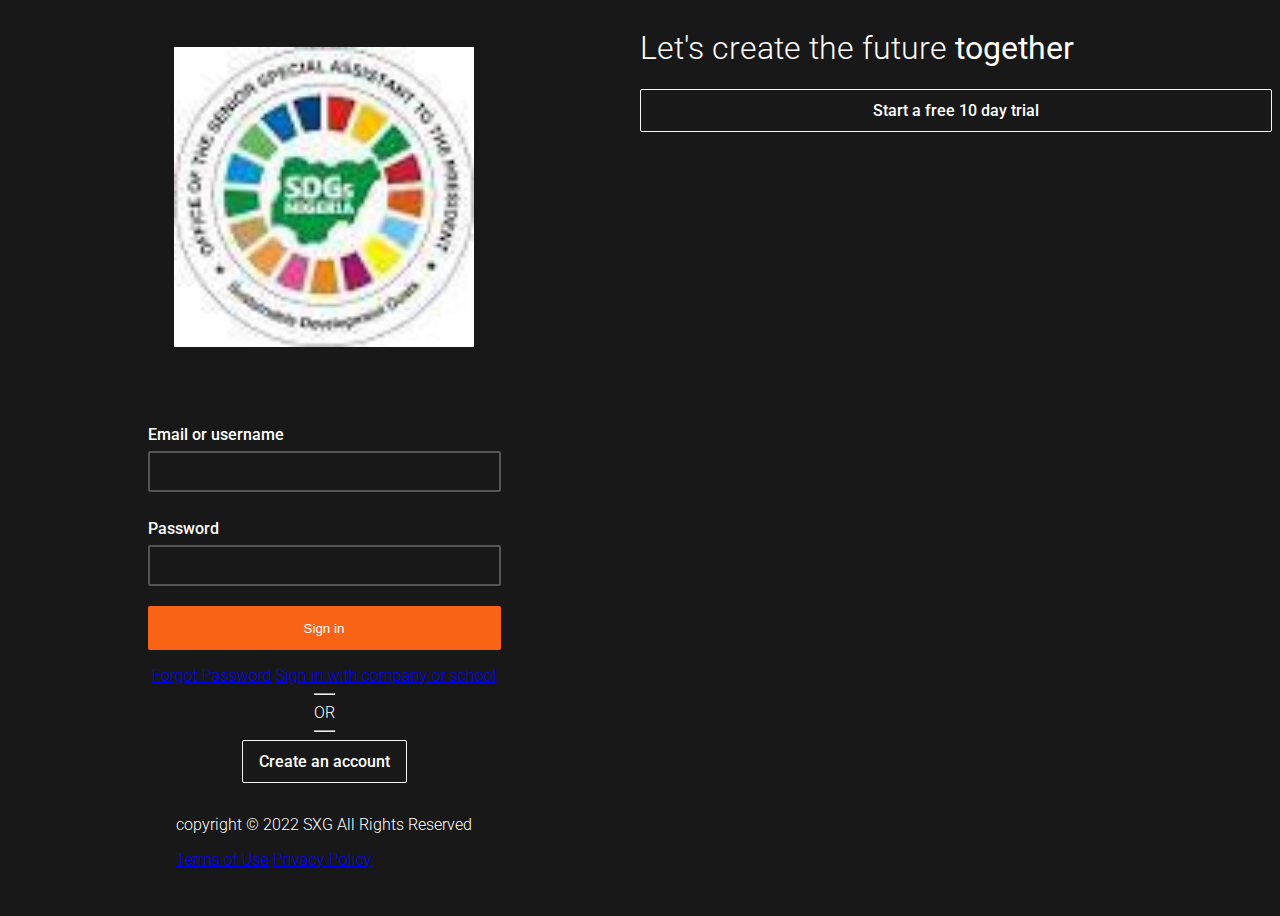
==== index.html @ bffe98c9 "first commit" ====
<html lang="en">
  <head>
    <meta charset="UTF-8" />
    <meta http-equiv="X-UA-Compatible" content="IE=edge" />
    <meta name="viewport" content="width=device-width, initial-scale=1.0" />
    <link
      rel="stylesheet"
      href="style.css
    "
    />
    <title>Sign In - SXG</title>
  </head>
  <body>
    <div id="wrapper">
      <div id="left">
        <div id="signin">
          <div class="logo">
            <img src="image/1544491217426.jpg" alt="SXG" />
          </div>
          <form>
            <div>
              <label>Email or username</label>
              <input type="text" class="text-input" />
            </div>
            <div>
              <label>Password</label>
              <input type="password" class="text-input" />
            </div>
            <button type="submit" class="primary-btn">Sign in</button>
          </form>
          <div class="links">
            <a href="#">Forgot Password</a>
            <a href="#">Sign in with company or school</a>
          </div>
          <div class="or">
            <hr class="bar" />
            <span>OR</span>
            <hr class="bar" />
          </div>
          <a href="#" class="secondary-btn">Create an account</a>
        </div>
        <footer id="main-footer">
            <p>copyright &copy; 2022 SXG All Rights Reserved</p>
            <div>
                <a href="#">Terms of Use</a>
                <a href="#"> Privacy Policy</a>
            </div>
        </footer>
      </div>
      <div id="right">
        <div id="showcase">
            <div id="showcase-content">
                <h1 class="showcase-text">Let's create the future <strong>together</strong></h1>
            <a href="#" class="secondary-btn">Start a free 10 day trial</a>
            </div>
        </div>
      </div>
    </div>
  </body>
</html>
---- style.css ----
@import url('https://fonts.googleapis.com/css?family=Roboto:300');

*{
    box-sizing: border-box;
}
body{
    font-family:'Roboto',sans-serif;
    font-weight: 300;
    color: white;
    background-color: #181818;
}
h1,h2,h3,h4,h5,h6{
    font-weight: 300;
}
#wrapper{
    display: flex;
    flex-direction: row;
}
#left{
    display: flex;
    flex: 1;
    flex-direction: column;
    align-items: center;
    height: 100vh;
    justify-content: center;
}
#right{
    flex:1
}
#signin{
    display: flex;
    flex-direction: column;
    justify-content: center;
    align-items: center;
    width: 80%;
    padding-bottom: 1rem;
}
#sigin form {
    width: 80%;
    padding-bottom: 3rem;
}
#signin .logo{
    margin-bottom: 8vh;
}
#signin .logo img {
    width: 300px;
}
#signin label {
    font-style: 0.9rem;
    line-height: 2rem;
    font-weight: 500;
}
#signin .text-input{
    margin-bottom: 1.3rem;
    width: 100%;
    border-radius: 2px;
    background-color: #181818;
    border: 2px solid #555;
    color: #ccc;
    padding: 0.5rem 1rem;
    line-height: 1.3rem;
}

/* Button */
.primary-btn{
    padding: 0.7rem 1rem;
    height: 2.7rem;
    display: block;
    border: 0;
    border-radius: 2px;
    font-weight: 500;
    color: #fff;
    background: #f96316;
    text-decoration: none;
    cursor: pointer;
    text-align: center;
    transition: all 0.5s;
    width: 100%;
}
.primary-btn:hover {
    background-color: #ff7b19;
}
.secondary-btn{
    padding: 0.7rem 1rem;
    height: 2.7rem;
    display: block;
    border: 1px solid #f4f4f4;
    border-radius: 2px;
    font-weight: 500;
    color: #fff;
    background:none;
    text-decoration: none;
    cursor: pointer;
    text-align: center;
    transition: all 0.5s;
   
}
.secondary-btn:hover {
    border-color: #ff7b19;
    text-color: #ff7b19;
}
/* Media Queries */
@media(min-width:1200px){
left {
    flex: 4;
};
right{
    flex: 6;
}
}
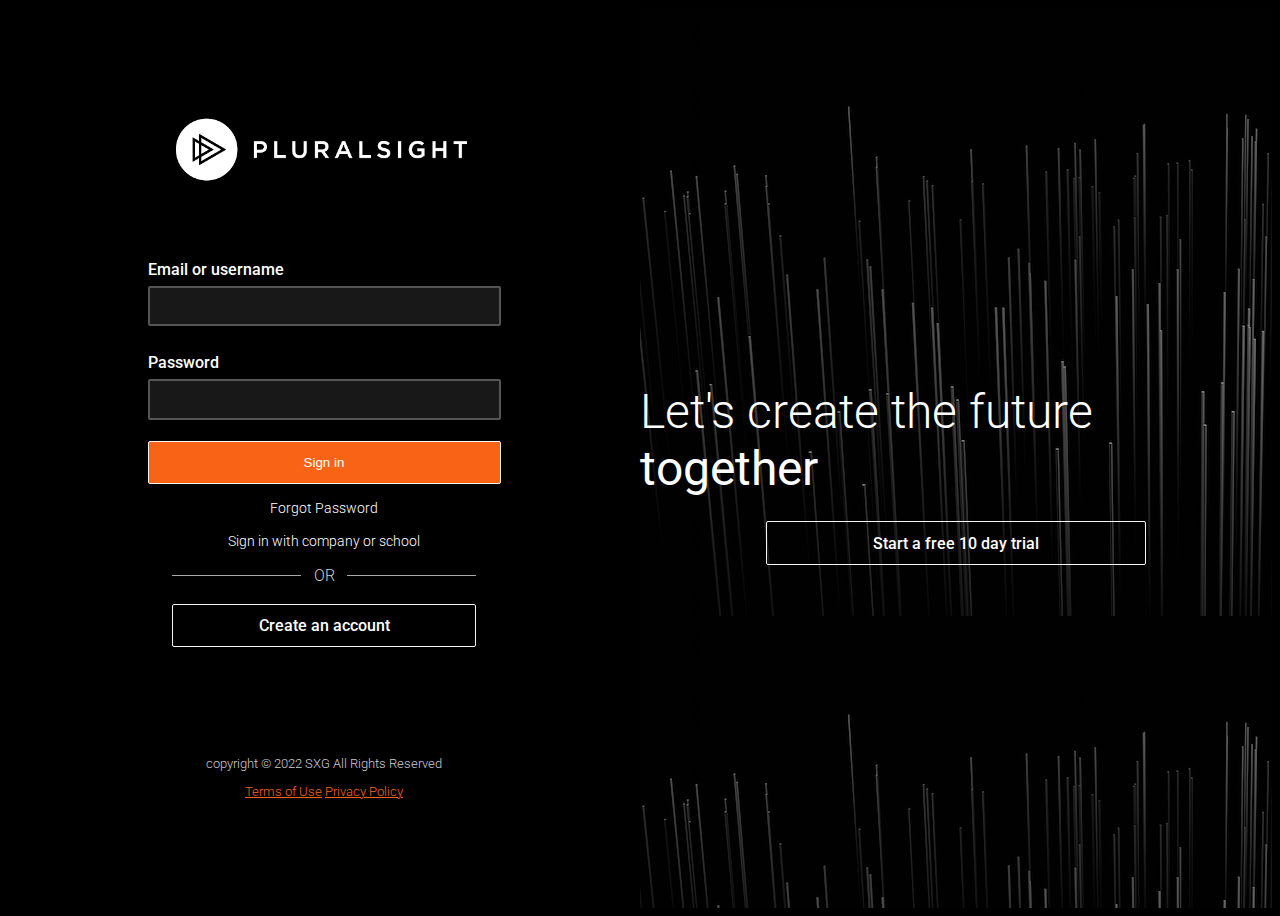
==== commit c0ca4271: "second commit" ====
--- a/index.html
+++ b/index.html
@@ -15,7 +15,7 @@
       <div id="left">
         <div id="signin">
           <div class="logo">
-            <img src="image/1544491217426.jpg" alt="SXG" />
+            <img src="image/download.png" alt="SXG" />
           </div>
           <form>
             <div>
--- a/style.css
+++ b/style.css
@@ -1,110 +1,198 @@
-@import url('https://fonts.googleapis.com/css?family=Roboto:300');
+@import url("https://fonts.googleapis.com/css?family=Roboto:300");
 
-*{
-    box-sizing: border-box;
+* {
+  box-sizing: border-box;
 }
-body{
-    font-family:'Roboto',sans-serif;
-    font-weight: 300;
-    color: white;
-    background-color: #181818;
+body {
+  font-family: "Roboto", sans-serif;
+  font-weight: 300;
+  color: white;
+  background-color:black;
 }
-h1,h2,h3,h4,h5,h6{
-    font-weight: 300;
+h1,
+h2,
+h3,
+h4,
+h5,
+h6 {
+  font-weight: 300;
 }
-#wrapper{
-    display: flex;
-    flex-direction: row;
+#wrapper {
+  display: flex;
+  flex-direction: row;
 }
-#left{
-    display: flex;
-    flex: 1;
-    flex-direction: column;
-    align-items: center;
-    height: 100vh;
-    justify-content: center;
+#left {
+  display: flex;
+  flex: 1;
+  flex-direction: column;
+  align-items: center;
+  height: 100vh;
+  justify-content: center;
 }
-#right{
-    flex:1
+#right {
+  flex: 1;
 }
-#signin{
-    display: flex;
-    flex-direction: column;
-    justify-content: center;
-    align-items: center;
-    width: 80%;
-    padding-bottom: 1rem;
+#signin {
+  display: flex;
+  flex-direction: column;
+  justify-content: center;
+  align-items: center;
+  width: 80%;
+  padding-bottom: 1rem;
 }
 #sigin form {
-    width: 80%;
-    padding-bottom: 3rem;
+  width: 80%;
+  padding-bottom: 3rem;
 }
-#signin .logo{
-    margin-bottom: 8vh;
+#signin .logo {
+  margin-bottom: 8vh;
 }
 #signin .logo img {
-    width: 300px;
+  width: 300px;
 }
 #signin label {
-    font-style: 0.9rem;
-    line-height: 2rem;
-    font-weight: 500;
+  font-style: 0.9rem;
+  line-height: 2rem;
+  font-weight: 500;
 }
-#signin .text-input{
-    margin-bottom: 1.3rem;
-    width: 100%;
-    border-radius: 2px;
-    background-color: #181818;
-    border: 2px solid #555;
-    color: #ccc;
-    padding: 0.5rem 1rem;
-    line-height: 1.3rem;
+#signin .text-input {
+  margin-bottom: 1.3rem;
+  width: 100%;
+  border-radius: 2px;
+  background-color: #181818;
+  border: 2px solid #555;
+  color: #ccc;
+  padding: 0.5rem 1rem;
+  line-height: 1.3rem;
 }
 
 /* Button */
-.primary-btn{
-    padding: 0.7rem 1rem;
-    height: 2.7rem;
-    display: block;
-    border: 0;
-    border-radius: 2px;
-    font-weight: 500;
-    color: #fff;
-    background: #f96316;
-    text-decoration: none;
-    cursor: pointer;
-    text-align: center;
-    transition: all 0.5s;
-    width: 100%;
+.primary-btn {
+  padding: 0.7rem 1rem;
+  height: 2.7rem;
+  display: block;
+  border: 1px solid #f4f4f4;
+  border-radius: 2px;
+  font-weight: 500;
+  color: #fff;
+  background: #f96316;
+  text-decoration: none;
+  cursor: pointer;
+  text-align: center;
+  transition: all 0.5s;
+  width: 100%;
 }
 .primary-btn:hover {
-    background-color: #ff7b19;
+  background-color: #ff7b19;
+  color: #ff7b19;
 }
-.secondary-btn{
-    padding: 0.7rem 1rem;
-    height: 2.7rem;
-    display: block;
-    border: 1px solid #f4f4f4;
-    border-radius: 2px;
-    font-weight: 500;
-    color: #fff;
-    background:none;
-    text-decoration: none;
-    cursor: pointer;
-    text-align: center;
-    transition: all 0.5s;
-   
+#signin.primary-btn {
+  width: 100%;
+}
+#signin .secondary-btn,
+.or,
+.links {
+  width: 60%;
+}
+#signin .links a {
+  color: #fff;
+  text-decoration: none;
+  margin-bottom: 1rem;
+  display: block;
+  text-align: center;
+  font-size: 0.9rem;
+}
+#signin .or {
+  display: flex;
+  flex-direction: row;
+  margin-bottom: 1.2rem;
+  align-items: center;
+}
+#signin .or .bar {
+  flex: auto;
+  border: none;
+  height: 1px;
+  background: #aaa;
+}
+#signin .or span {
+  color: #ccc;
+  padding: 0 0.8rem;
+}
+#main-footer {
+  color: #ccc;
+  text-align: center;
+  font-size: 0.8rem;
+  max-width: 80%;
+  padding-top: 5rem;
+}
+/* showcase */
+#showcase {
+  background-image:url('./image/photo-1636953056323-9c09fdd74fa6.jpg') ;
+  display: flex;
+  justify-content: center;
+  align-items: center;
+  height: 100vh;
+}
+#showcase .showcase-text {
+  font-size: 3rem;
+  width: 100%;
+  color: #fff;
+  margin-bottom: 1.5rem;
+}
+#showcase .secondary-btn {
+  width: 60%;
+  margin: auto;
+}
+/* footer */
+#main-footer a {
+  color: #f96316;
+  text-decoration: underline;
+}
+.secondary-btn {
+  padding: 0.7rem 1rem;
+  height: 2.7rem;
+  display: block;
+  border: 1px solid #f4f4f4;
+  border-radius: 2px;
+  font-weight: 500;
+  color: #fff;
+  background: none;
+  text-decoration: none;
+  cursor: pointer;
+  text-align: center;
+  transition: all 0.5s;
 }
 .secondary-btn:hover {
-    border-color: #ff7b19;
-    text-color: #ff7b19;
+  border-color: #ff7b19;
+  color: #ff7b19;
 }
 /* Media Queries */
-@media(min-width:1200px){
-left {
+@media (min-width: 1200px) {
+  left {
     flex: 4;
-};
-right{
+  }
+  right {
     flex: 6;
+  }
 }
-}+@media (max-width: 768px) {
+    body {
+        overflow: auto;
+    }
+  #right {
+    display: none;
+  }
+  #left{
+    justify-content: start;
+    margin-top: 2vh;
+  }
+  #sigin .logo{
+    margin-bottom: 2vh;
+  }
+  #signin .text-input{
+    margin-bottom: 0.7rem;
+  }
+  #main-footer{
+    padding-top: 1rem;
+  }
+}
